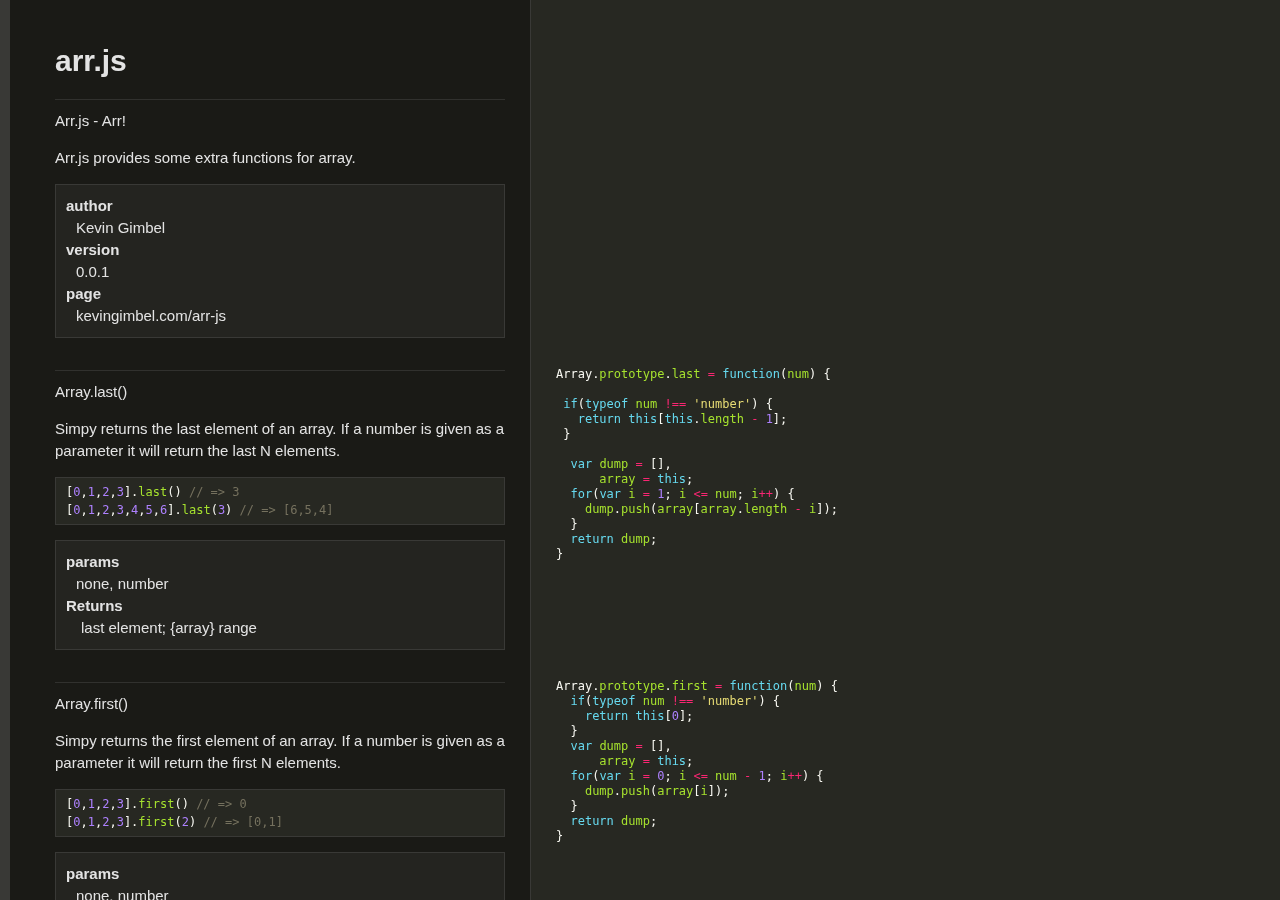
==== doc/arr.js.html @ 51a8db86 "initial commit" ====
<!DOCTYPE html>
<html>
<head>
  <title>arr.js</title>
  <meta http-equiv="content-type" content="text/html; charset=UTF-8">
  <link rel="stylesheet" media="all" href="doc-style.css" />
  <script src="doc-filelist.js"></script>
  <script>
    var relativeDir = "", thisFile = "arr.js", defaultSidebar = false;
  </script>
  <script src="doc-script.js"></script>
</head>
<body>
  <div id="sidebar_wrapper">
    <div id="sidebar_switch">
      <span class="tree">Files</span>
      <span class="headings">Headings</span>
    </div>
    <div id="tree"></div>
    <div id="headings">
    </div>
  </div>
  <div id="sidebar-toggle"></div>
  <div id="container"><div class="background highlight"></div>
<table cellpadding="0" cellspacing="0">
  <tbody>
      <tr>
        <td class="docs">
          <h1>arr.js</h1>
        </td>
        <td class="code highlight"></td>
      </tr>
      <tr>
        <td class="docs">
<div class="pilwrap">
  <a class="pilcrow" href="#section-1" id="section-1">&#182;</a>
</div>
<div class="dox">
  <div class="summary">
  </div>
  <div class="body"><p>Arr.js - Arr!</p>

<p>Arr.js provides some extra functions for array.</p>
  </div>
  <div class="details">
    <div class="dox_tag_title">author</div>
    <div class="dox_tag_detail">
      <span>Kevin Gimbel <kevingimbel.com></span>
    </div>
    <div class="dox_tag_title">version</div>
    <div class="dox_tag_detail">
      <span>0.0.1</span>
    </div>
    <div class="dox_tag_title">page</div>
    <div class="dox_tag_detail">
      <span>kevingimbel.com/arr-js</span>
    </div>
  </div>
</div>
        </td>
        <td class="code highlight"><div class="highlight"><pre></pre></div>
        </td>
      </tr>
      <tr>
        <td class="docs">
<div class="pilwrap">
  <a class="pilcrow" href="#section-2" id="section-2">&#182;</a>
</div>
<div class="dox">
  <div class="summary"><p>Array.last()</p>
  </div>
  <div class="body"><p>Simpy returns the last element of an array. If a number is given
as a parameter it will return the last N elements.</p>


<div class="highlight"><pre><code><span class="p">[</span><span class="mi">0</span><span class="p">,</span><span class="mi">1</span><span class="p">,</span><span class="mi">2</span><span class="p">,</span><span class="mi">3</span><span class="p">].</span><span class="nx">last</span><span class="p">()</span> <span class="c1">// =&gt; 3</span>
<span class="p">[</span><span class="mi">0</span><span class="p">,</span><span class="mi">1</span><span class="p">,</span><span class="mi">2</span><span class="p">,</span><span class="mi">3</span><span class="p">,</span><span class="mi">4</span><span class="p">,</span><span class="mi">5</span><span class="p">,</span><span class="mi">6</span><span class="p">].</span><span class="nx">last</span><span class="p">(</span><span class="mi">3</span><span class="p">)</span> <span class="c1">// =&gt; [6,5,4]</span>
</code></pre></div>


  </div>
  <div class="details">
    <div class="dox_tag_title">params</div>
    <div class="dox_tag_detail">
      <span>none, number</span>
    </div>
    <div class="dox_tag_title">Returns</div>
    <div class="dox_tag_detail">
      <span class="dox_tag_name"></span>
      <span>last element; {array} range</span>
    </div>
  </div>
</div>
        </td>
        <td class="code highlight"><div class="highlight"><pre>
<span class="nb">Array</span><span class="p">.</span><span class="nx">prototype</span><span class="p">.</span><span class="nx">last</span> <span class="o">=</span> <span class="kd">function</span><span class="p">(</span><span class="nx">num</span><span class="p">)</span> <span class="p">{</span>
  
 <span class="k">if</span><span class="p">(</span><span class="k">typeof</span> <span class="nx">num</span> <span class="o">!==</span> <span class="s1">&#39;number&#39;</span><span class="p">)</span> <span class="p">{</span>
   <span class="k">return</span> <span class="k">this</span><span class="p">[</span><span class="k">this</span><span class="p">.</span><span class="nx">length</span> <span class="o">-</span> <span class="mi">1</span><span class="p">];</span>
 <span class="p">}</span> 
  
  <span class="kd">var</span> <span class="nx">dump</span> <span class="o">=</span> <span class="p">[],</span> 
      <span class="nx">array</span> <span class="o">=</span> <span class="k">this</span><span class="p">;</span> 
  <span class="k">for</span><span class="p">(</span><span class="kd">var</span> <span class="nx">i</span> <span class="o">=</span> <span class="mi">1</span><span class="p">;</span> <span class="nx">i</span> <span class="o">&lt;=</span> <span class="nx">num</span><span class="p">;</span> <span class="nx">i</span><span class="o">++</span><span class="p">)</span> <span class="p">{</span>
    <span class="nx">dump</span><span class="p">.</span><span class="nx">push</span><span class="p">(</span><span class="nx">array</span><span class="p">[</span><span class="nx">array</span><span class="p">.</span><span class="nx">length</span> <span class="o">-</span> <span class="nx">i</span><span class="p">]);</span>
  <span class="p">}</span>
  <span class="k">return</span> <span class="nx">dump</span><span class="p">;</span> 
<span class="p">}</span>





</pre></div>
        </td>
      </tr>
      <tr>
        <td class="docs">
<div class="pilwrap">
  <a class="pilcrow" href="#section-3" id="section-3">&#182;</a>
</div>
<div class="dox">
  <div class="summary"><p>Array.first()</p>
  </div>
  <div class="body"><p>Simpy returns the first element of an array. If a number is given
as a parameter it will return the first N elements.</p>


<div class="highlight"><pre><code><span class="p">[</span><span class="mi">0</span><span class="p">,</span><span class="mi">1</span><span class="p">,</span><span class="mi">2</span><span class="p">,</span><span class="mi">3</span><span class="p">].</span><span class="nx">first</span><span class="p">()</span> <span class="c1">// =&gt; 0</span>
<span class="p">[</span><span class="mi">0</span><span class="p">,</span><span class="mi">1</span><span class="p">,</span><span class="mi">2</span><span class="p">,</span><span class="mi">3</span><span class="p">].</span><span class="nx">first</span><span class="p">(</span><span class="mi">2</span><span class="p">)</span> <span class="c1">// =&gt; [0,1]</span>
</code></pre></div>


  </div>
  <div class="details">
    <div class="dox_tag_title">params</div>
    <div class="dox_tag_detail">
      <span>none, number</span>
    </div>
    <div class="dox_tag_title">Returns</div>
    <div class="dox_tag_detail">
      <span class="dox_tag_name"></span>
      <span>first element; {array} range</span>
    </div>
  </div>
</div>
        </td>
        <td class="code highlight"><div class="highlight"><pre>
<span class="nb">Array</span><span class="p">.</span><span class="nx">prototype</span><span class="p">.</span><span class="nx">first</span> <span class="o">=</span> <span class="kd">function</span><span class="p">(</span><span class="nx">num</span><span class="p">)</span> <span class="p">{</span>
  <span class="k">if</span><span class="p">(</span><span class="k">typeof</span> <span class="nx">num</span> <span class="o">!==</span> <span class="s1">&#39;number&#39;</span><span class="p">)</span> <span class="p">{</span>
    <span class="k">return</span> <span class="k">this</span><span class="p">[</span><span class="mi">0</span><span class="p">];</span>
  <span class="p">}</span>
  <span class="kd">var</span> <span class="nx">dump</span> <span class="o">=</span> <span class="p">[],</span> 
      <span class="nx">array</span> <span class="o">=</span> <span class="k">this</span><span class="p">;</span> 
  <span class="k">for</span><span class="p">(</span><span class="kd">var</span> <span class="nx">i</span> <span class="o">=</span> <span class="mi">0</span><span class="p">;</span> <span class="nx">i</span> <span class="o">&lt;=</span> <span class="nx">num</span> <span class="o">-</span> <span class="mi">1</span><span class="p">;</span> <span class="nx">i</span><span class="o">++</span><span class="p">)</span> <span class="p">{</span> 
    <span class="nx">dump</span><span class="p">.</span><span class="nx">push</span><span class="p">(</span><span class="nx">array</span><span class="p">[</span><span class="nx">i</span><span class="p">]);</span> 
  <span class="p">}</span> 
  <span class="k">return</span> <span class="nx">dump</span><span class="p">;</span> 
<span class="p">}</span>





</pre></div>
        </td>
      </tr>
      <tr>
        <td class="docs">
<div class="pilwrap">
  <a class="pilcrow" href="#section-4" id="section-4">&#182;</a>
</div>
<div class="dox">
  <div class="summary"><p>Array.size()</p>
  </div>
  <div class="body"><p>Returns the array size (this.length - 1) used in for loops.</p>


<div class="highlight"><pre><code><span class="p">[</span><span class="mi">0</span><span class="p">,</span><span class="mi">1</span><span class="p">,</span><span class="mi">2</span><span class="p">,</span><span class="mi">3</span><span class="p">].</span><span class="nx">size</span><span class="p">()</span> <span class="c1">// =&gt; 3</span>
</code></pre></div>


  </div>
  <div class="details">
    <div class="dox_tag_title">params</div>
    <div class="dox_tag_detail">
      <span>none</span>
    </div>
    <div class="dox_tag_title">Returns</div>
    <div class="dox_tag_detail">
      <span class="dox_tag_name"></span>
      <span>array.length - 1</span>
    </div>
  </div>
</div>
        </td>
        <td class="code highlight"><div class="highlight"><pre>
<span class="nb">Array</span><span class="p">.</span><span class="nx">prototype</span><span class="p">.</span><span class="nx">size</span> <span class="o">=</span> <span class="kd">function</span><span class="p">()</span> <span class="p">{</span>
  <span class="k">return</span> <span class="k">this</span><span class="p">.</span><span class="nx">length</span> <span class="o">-</span> <span class="mi">1</span><span class="p">;</span>
<span class="p">}</span>





</pre></div>
        </td>
      </tr>
      <tr>
        <td class="docs">
<div class="pilwrap">
  <a class="pilcrow" href="#section-5" id="section-5">&#182;</a>
</div>
<div class="dox">
  <div class="summary"><p>Array.filter()</p>
  </div>
  <div class="body"><p>Takes a conditional function and returns every
element of the array that's resolved truhty</p>


<div class="highlight"><pre><code><span class="kd">var</span> <span class="nx">arr</span> <span class="o">=</span> <span class="p">[</span><span class="mi">0</span><span class="p">,</span> <span class="mi">15</span><span class="p">,</span> <span class="mi">6</span><span class="p">,</span> <span class="mi">13</span><span class="p">,</span> <span class="mi">20</span><span class="p">,</span> <span class="s1">&#39;test&#39;</span><span class="p">];</span>

<span class="nx">arr</span><span class="p">.</span><span class="nx">filter</span><span class="p">(</span><span class="kd">function</span><span class="p">(</span><span class="nx">item</span><span class="p">)</span> <span class="p">{</span>
   <span class="k">return</span> <span class="nx">item</span> <span class="o">&gt;</span> <span class="mi">10</span><span class="p">;</span>
<span class="p">});</span> <span class="c1">// =&gt; [15, 13, 20]</span>
</code></pre></div>


  </div>
  <div class="details">
    <div class="dox_tag_title">params</div>
    <div class="dox_tag_detail">
      <span>function</span>
    </div>
    <div class="dox_tag_title">Returns</div>
    <div class="dox_tag_detail">
      <span class="dox_tag_name"></span>
      <span>truthy array elements</span>
    </div>
  </div>
</div>
        </td>
        <td class="code highlight"><div class="highlight"><pre>
<span class="nb">Array</span><span class="p">.</span><span class="nx">prototype</span><span class="p">.</span><span class="nx">filter</span> <span class="o">=</span> <span class="kd">function</span><span class="p">(</span><span class="nx">condition</span><span class="p">)</span> <span class="p">{</span>
  <span class="kd">var</span> <span class="nx">dump</span> <span class="o">=</span> <span class="p">[];</span>
  <span class="k">this</span><span class="p">.</span><span class="nx">forEach</span><span class="p">(</span><span class="kd">function</span><span class="p">(</span><span class="nx">index</span><span class="p">)</span> <span class="p">{</span> 
    <span class="k">if</span><span class="p">(</span><span class="nx">condition</span><span class="p">(</span><span class="nx">index</span><span class="p">))</span> <span class="p">{</span>
      
      <span class="nx">dump</span><span class="p">.</span><span class="nx">push</span><span class="p">(</span><span class="nx">index</span><span class="p">);</span>
    <span class="p">}</span>
  <span class="p">});</span>
  <span class="k">return</span> <span class="nx">dump</span><span class="p">;</span>
<span class="p">}</span>





</pre></div>
        </td>
      </tr>
      <tr>
        <td class="docs">
<div class="pilwrap">
  <a class="pilcrow" href="#section-6" id="section-6">&#182;</a>
</div>
<div class="dox">
  <div class="summary"><p>Array.reverse() - this function actually exists!</p>
  </div>
  <div class="body"><p>Takes an given array and returns a reversed version.</p>


<div class="highlight"><pre><code><span class="p">[</span><span class="mi">1</span><span class="p">,</span><span class="mi">2</span><span class="p">,</span><span class="mi">3</span><span class="p">,</span><span class="mi">4</span><span class="p">,</span><span class="mi">5</span><span class="p">].</span><span class="nx">reverse</span><span class="p">();</span> <span class="c1">// =&gt; [5,4,3,2,1]</span>
</code></pre></div>


  </div>
  <div class="details">
    <div class="dox_tag_title">params</div>
    <div class="dox_tag_detail">
      <span>none</span>
    </div>
    <div class="dox_tag_title">Returns</div>
    <div class="dox_tag_detail">
      <span class="dox_tag_name"></span>
      <span>reversed array</span>
    </div>
  </div>
</div>
        </td>
        <td class="code highlight"><div class="highlight"><pre>
<span class="nb">Array</span><span class="p">.</span><span class="nx">prototype</span><span class="p">.</span><span class="nx">reverse</span> <span class="o">=</span> <span class="kd">function</span><span class="p">()</span> <span class="p">{</span>
  <span class="kd">var</span> <span class="nx">dump</span> <span class="o">=</span> <span class="p">[],</span> 
      <span class="nx">array</span> <span class="o">=</span> <span class="k">this</span><span class="p">;</span> 
  
  <span class="k">for</span><span class="p">(</span><span class="kd">var</span> <span class="nx">i</span> <span class="o">=</span> <span class="mi">1</span><span class="p">;</span> <span class="nx">i</span> <span class="o">&lt;=</span> <span class="nx">array</span><span class="p">.</span><span class="nx">length</span><span class="p">;</span> <span class="nx">i</span><span class="o">++</span><span class="p">)</span> <span class="p">{</span>
    <span class="nx">dump</span><span class="p">.</span><span class="nx">push</span><span class="p">(</span><span class="nx">array</span><span class="p">[</span><span class="nx">array</span><span class="p">.</span><span class="nx">length</span> <span class="o">-</span> <span class="nx">i</span><span class="p">]);</span>
  <span class="p">}</span>
  <span class="k">return</span> <span class="nx">dump</span><span class="p">;</span> 
<span class="p">}</span>




</pre></div>
        </td>
      </tr>
      <tr>
        <td class="docs">
<div class="pilwrap">
  <a class="pilcrow" href="#section-7" id="section-7">&#182;</a>
</div>
<div class="dox">
  <div class="summary"><p>Array.contains()</p>
  </div>
  <div class="body"><p>Checks an array for one or more entries, seperated by comma (,)
<em>Notice</em>: If one of the searches is not found this function will return
false, otherwise it will return the complete array.</p>


<div class="highlight"><pre><code><span class="p">[</span><span class="mi">0</span><span class="p">,</span><span class="mi">1</span><span class="p">,</span><span class="mi">2</span><span class="p">,</span><span class="mi">3</span><span class="p">,</span><span class="mi">4</span><span class="p">,</span><span class="mi">5</span><span class="p">].</span><span class="nx">contains</span><span class="p">(</span><span class="mi">3</span><span class="p">,</span><span class="mi">4</span><span class="p">);</span> <span class="c1">// =&gt; [0,1,2,3,4,5]</span>
<span class="p">[</span><span class="mi">0</span><span class="p">,</span> <span class="mi">2</span><span class="p">,</span> <span class="s1">&#39;test&#39;</span><span class="p">].</span><span class="nx">contains</span><span class="p">(</span><span class="s1">&#39;my test&#39;</span><span class="p">)</span> <span class="c1">// =&gt; false</span>
</code></pre></div>


  </div>
  <div class="details">
    <div class="dox_tag_title">params</div>
    <div class="dox_tag_detail">
      <span>String(s) of search words</span>
    </div>
    <div class="dox_tag_title">Returns</div>
    <div class="dox_tag_detail">
      <span class="dox_tag_name"></span>
      <span>array; self</span>
    </div>
  </div>
</div>
        </td>
        <td class="code highlight"><div class="highlight"><pre>
<span class="nb">Array</span><span class="p">.</span><span class="nx">prototype</span><span class="p">.</span><span class="nx">contains</span> <span class="o">=</span> <span class="kd">function</span><span class="p">()</span> <span class="p">{</span>
  <span class="kd">var</span> <span class="nx">found</span> <span class="o">=</span> <span class="p">[],</span> 
      <span class="nx">array</span> <span class="o">=</span> <span class="k">this</span><span class="p">,</span> 
      <span class="nx">search</span><span class="p">;</span> 

  <span class="k">if</span><span class="p">(</span><span class="nx">arguments</span><span class="p">.</span><span class="nx">length</span> <span class="o">&gt;</span> <span class="mi">1</span><span class="p">)</span> <span class="p">{</span> 
    <span class="nx">search</span> <span class="o">=</span> <span class="p">[];</span>
    <span class="k">for</span><span class="p">(</span><span class="kd">var</span> <span class="nx">i</span> <span class="o">=</span> <span class="mi">0</span><span class="p">;</span> <span class="nx">i</span> <span class="o">&lt;=</span> <span class="nx">arguments</span><span class="p">.</span><span class="nx">length</span> <span class="o">-</span> <span class="mi">1</span><span class="p">;</span> <span class="nx">i</span><span class="o">++</span><span class="p">)</span> <span class="p">{</span>
      <span class="k">if</span><span class="p">(</span><span class="nx">array</span><span class="p">.</span><span class="nx">contains</span><span class="p">(</span><span class="nx">arguments</span><span class="p">[</span><span class="nx">i</span><span class="p">]))</span> <span class="p">{</span>
        <span class="nx">found</span><span class="p">.</span><span class="nx">push</span><span class="p">(</span><span class="nx">arguments</span><span class="p">[</span><span class="nx">i</span><span class="p">]);</span>
      <span class="p">}</span>
    <span class="p">}</span>

    <span class="k">if</span><span class="p">(</span><span class="nx">found</span><span class="p">.</span><span class="nx">length</span> <span class="o">===</span> <span class="nx">arguments</span><span class="p">.</span><span class="nx">length</span><span class="p">)</span> <span class="p">{</span>
      <span class="k">return</span> <span class="kc">true</span><span class="p">;</span>
    <span class="p">}</span>
  
  <span class="p">}</span> <span class="k">else</span> <span class="p">{</span>   
    <span class="nx">search</span> <span class="o">=</span> <span class="nx">arguments</span><span class="p">[</span><span class="mi">0</span><span class="p">];</span>
  <span class="p">}</span>

  <span class="k">if</span><span class="p">(</span><span class="k">this</span><span class="p">.</span><span class="nx">indexOf</span><span class="p">(</span><span class="nx">search</span><span class="p">)</span> <span class="o">!==</span> <span class="o">-</span><span class="mi">1</span><span class="p">)</span> <span class="p">{</span>
    <span class="k">return</span> <span class="k">this</span><span class="p">;</span>
  <span class="p">}</span>

  <span class="k">return</span> <span class="kc">false</span><span class="p">;</span>
<span class="p">}</span>





</pre></div>
        </td>
      </tr>
      <tr>
        <td class="docs">
<div class="pilwrap">
  <a class="pilcrow" href="#section-8" id="section-8">&#182;</a>
</div>
<div class="dox">
  <div class="summary"><p>Array.copy()</p>
  </div>
  <div class="body"><p>Create a copy of the current array.</p>
  </div>
  <div class="details">
    <div class="dox_tag_title">params</div>
    <div class="dox_tag_detail">
      <span>none</span>
    </div>
    <div class="dox_tag_title">Returns</div>
    <div class="dox_tag_detail">
      <span class="dox_tag_name"></span>
      <span>new array</span>
    </div>
  </div>
</div>
        </td>
        <td class="code highlight"><div class="highlight"><pre>
<span class="nb">Array</span><span class="p">.</span><span class="nx">prototype</span><span class="p">.</span><span class="nx">copy</span> <span class="o">=</span> <span class="kd">function</span><span class="p">()</span> <span class="p">{</span>
  <span class="kd">var</span> <span class="nx">array</span> <span class="o">=</span> <span class="p">[];</span>
  
  <span class="k">this</span><span class="p">.</span><span class="nx">forEach</span><span class="p">(</span><span class="kd">function</span><span class="p">(</span><span class="nx">index</span><span class="p">)</span> <span class="p">{</span>
    <span class="nx">array</span><span class="p">.</span><span class="nx">push</span><span class="p">(</span><span class="nx">index</span><span class="p">);</span>
  <span class="p">});</span>

  <span class="k">return</span> <span class="nx">array</span><span class="p">;</span>
<span class="p">}</span>





</pre></div>
        </td>
      </tr>
      <tr>
        <td class="docs">
<div class="pilwrap">
  <a class="pilcrow" href="#section-9" id="section-9">&#182;</a>
</div>
<div class="dox">
  <div class="summary"><p>Array.replace()</p>
  </div>
  <div class="body"><p>Takes a search word (array element) and replaces it with the
replacement given as second parameter.</p>


<div class="highlight"><pre><code><span class="p">[</span><span class="mi">0</span><span class="p">,</span><span class="mi">1</span><span class="p">,</span><span class="mi">2</span><span class="p">,</span><span class="mi">3</span><span class="p">,</span><span class="mi">4</span><span class="p">,</span><span class="mi">5</span><span class="p">].</span><span class="nx">replace</span><span class="p">(</span><span class="mi">5</span><span class="p">,</span> <span class="s1">&#39;test&#39;</span><span class="p">);</span> <span class="c1">// =&gt; [0,1,2,3,4,&#39;test&#39;]</span>
</code></pre></div>


  </div>
  <div class="details">
    <div class="dox_tag_title">params</div>
    <div class="dox_tag_detail">
      <span>search, replacement</span>
    </div>
    <div class="dox_tag_title">Returns</div>
    <div class="dox_tag_detail">
      <span class="dox_tag_name"></span>
      <span>array</span>
    </div>
  </div>
</div>
        </td>
        <td class="code highlight"><div class="highlight"><pre>
<span class="nb">Array</span><span class="p">.</span><span class="nx">prototype</span><span class="p">.</span><span class="nx">replace</span> <span class="o">=</span> <span class="kd">function</span><span class="p">(</span><span class="nx">search</span><span class="p">,</span> <span class="nx">replacement</span><span class="p">)</span> <span class="p">{</span>
  <span class="kd">var</span> <span class="nx">i</span><span class="p">,</span>
      <span class="nx">array</span> <span class="o">=</span> <span class="k">this</span><span class="p">.</span><span class="nx">copy</span><span class="p">();</span>
  <span class="k">for</span><span class="p">(</span><span class="nx">i</span> <span class="o">=</span> <span class="mi">0</span><span class="p">;</span> <span class="nx">i</span> <span class="o">&lt;=</span> <span class="nx">array</span><span class="p">.</span><span class="nx">size</span><span class="p">();</span> <span class="nx">i</span><span class="o">++</span><span class="p">)</span> <span class="p">{</span>
    <span class="k">if</span><span class="p">(</span><span class="nx">array</span><span class="p">[</span><span class="nx">i</span><span class="p">]</span> <span class="o">===</span> <span class="nx">search</span><span class="p">)</span> <span class="p">{</span>
      <span class="nx">array</span><span class="p">[</span><span class="nx">i</span><span class="p">]</span> <span class="o">=</span> <span class="nx">replacement</span><span class="p">;</span>
      <span class="k">return</span> <span class="nx">array</span><span class="p">;</span>
    <span class="p">}</span>
  <span class="p">}</span>
  <span class="k">return</span> <span class="kc">false</span><span class="p">;</span>
<span class="p">}</span>





</pre></div>
        </td>
      </tr>
      <tr>
        <td class="docs">
<div class="pilwrap">
  <a class="pilcrow" href="#section-10" id="section-10">&#182;</a>
</div>
<div class="dox">
  <div class="summary"><p>Array.merge()</p>
  </div>
  <div class="body"><p>Merges the given array with the array it operates on into one big array.</p>

<p><code>
['my', 'array'].merge([4,8,15], [16,23,42]); // =&gt; ['my', 'array', 4, 8, 15, 16, 23, 42]
</code> </p>
  </div>
  <div class="details">
    <div class="dox_tag_title">params</div>
    <div class="dox_tag_detail">
      <span>one or more arrays</span>
    </div>
    <div class="dox_tag_title">Returns</div>
    <div class="dox_tag_detail">
      <span class="dox_tag_name"></span>
      <span>merged array</span>
    </div>
  </div>
</div>
        </td>
        <td class="code highlight"><div class="highlight"><pre>
<span class="nb">Array</span><span class="p">.</span><span class="nx">prototype</span><span class="p">.</span><span class="nx">merge</span> <span class="o">=</span> <span class="kd">function</span><span class="p">()</span> <span class="p">{</span>
  <span class="kd">var</span> <span class="nx">i</span> <span class="o">=</span> <span class="mi">0</span><span class="p">,</span>
      <span class="nx">j</span> <span class="o">=</span> <span class="mi">0</span><span class="p">;</span>
  
  <span class="k">if</span><span class="p">(</span><span class="o">!</span><span class="nx">arguments</span><span class="p">)</span> <span class="p">{</span>
    <span class="k">return</span> <span class="kc">false</span><span class="p">;</span>
  <span class="p">}</span>

  <span class="k">for</span><span class="p">(</span><span class="nx">i</span> <span class="o">=</span> <span class="mi">0</span><span class="p">;</span> <span class="nx">i</span> <span class="o">&lt;=</span> <span class="nx">arguments</span><span class="p">.</span><span class="nx">length</span> <span class="o">-</span> <span class="mi">1</span><span class="p">;</span> <span class="nx">i</span><span class="o">++</span><span class="p">)</span> <span class="p">{</span>
    <span class="k">for</span><span class="p">(</span><span class="nx">j</span> <span class="o">=</span> <span class="mi">0</span><span class="p">;</span> <span class="nx">j</span> <span class="o">&lt;=</span> <span class="nx">arguments</span><span class="p">[</span><span class="nx">i</span><span class="p">].</span><span class="nx">length</span> <span class="o">-</span> <span class="mi">1</span><span class="p">;</span> <span class="nx">j</span><span class="o">++</span><span class="p">)</span> <span class="p">{</span>
      <span class="k">this</span><span class="p">.</span><span class="nx">push</span><span class="p">(</span><span class="nx">arguments</span><span class="p">[</span><span class="nx">i</span><span class="p">][</span><span class="nx">j</span><span class="p">]);</span>
    <span class="p">}</span>
  <span class="p">}</span>

  <span class="k">return</span> <span class="k">this</span><span class="p">;</span>
<span class="p">}</span>
</pre></div>
        </td>
      </tr>
  </tbody>
</table>
  </div>
</body>
</html>
---- doc/doc-style.css ----
body {
  font-family: Arial, Helvetica, sans-serif;
  font-size: 15px;
  line-height: 22px;
  margin: 0;
  padding: 0; }

p, h1, h2, h3, h4, h5, h6 {
  margin: 0 0 15px 0; }

h1 {
  margin-top: 40px; }

#tree, #headings {
  position: absolute;
  top: 30px;
  left: 0;
  bottom: 0;
  width: 290px;
  padding: 10px 0;
  overflow: auto; }

#sidebar_wrapper {
  position: fixed;
  top: 0;
  left: 0;
  bottom: 0;
  width: 0;
  overflow: hidden; }

#sidebar_switch {
  position: absolute;
  top: 0;
  left: 0;
  width: 290px;
  height: 29px;
  border-bottom: 1px solid; }
  #sidebar_switch span {
    display: block;
    float: left;
    width: 50%;
    text-align: center;
    line-height: 29px;
    cursor: pointer; }
  #sidebar_switch .selected {
    font-weight: bold; }

.slidey #sidebar_wrapper {
  -webkit-transition: width 250ms linear;
  -moz-transition: width 250ms linear;
  -ms-transition: width 250ms linear;
  -o-transition: width 250ms linear;
  transition: width 250ms linear; }

.sidebar #sidebar_wrapper {
  width: 290px; }

#tree .nodename {
  text-indent: 12px;
  background: url([data-uri]);
  background-repeat: no-repeat;
  background-position: left center;
  cursor: pointer; }
#tree .open > .nodename {
  background-image: url([data-uri]);
  background-position: left 7px; }
#tree .dir, #tree .file {
  position: relative;
  min-height: 20px;
  line-height: 20px;
  padding-left: 12px; }
  #tree .dir > .children, #tree .file > .children {
    display: none; }
  #tree .dir.open > .children, #tree .file.open > .children {
    display: block; }
#tree .file {
  padding-left: 24px;
  display: block;
  text-decoration: none; }
#tree > .dir {
  padding-left: 0; }

#headings .heading a {
  text-decoration: none;
  padding-left: 10px;
  display: block; }
#headings .h1 {
  padding-left: 0;
  margin-top: 10px;
  font-size: 1.3em; }
#headings .h2 {
  padding-left: 10px;
  margin-top: 8px;
  font-size: 1.1em; }
#headings .h3 {
  padding-left: 20px;
  margin-top: 5px;
  font-size: 1em; }
#headings .h4 {
  padding-left: 30px;
  margin-top: 3px;
  font-size: 0.9em; }
#headings .h5 {
  padding-left: 40px;
  margin-top: 1px;
  font-size: 0.8em; }
#headings .h6 {
  padding-left: 50px;
  font-size: 0.75em; }

#sidebar-toggle {
  position: fixed;
  top: 0;
  left: 0;
  width: 5px;
  bottom: 0;
  z-index: 2;
  cursor: pointer; }
  #sidebar-toggle:hover {
    width: 10px; }

.slidey #sidebar-toggle, .slidey #container {
  -webkit-transition: all 250ms linear;
  -moz-transition: all 250ms linear;
  -ms-transition: all 250ms linear;
  -o-transition: all 250ms linear;
  transition: all 250ms linear; }

.sidebar #sidebar-toggle {
  left: 290px; }

#container {
  position: fixed;
  left: 5px;
  right: 0;
  top: 0;
  bottom: 0;
  overflow: auto; }

.sidebar #container {
  left: 295px; }

.no-sidebar #sidebar_wrapper, .no-sidebar #sidebar-toggle {
  display: none; }
.no-sidebar #container {
  left: 0; }

#page {
  padding-top: 40px; }

table td {
  border: 0;
  outline: 0; }

.docs.markdown {
  padding: 10px 50px; }

td.docs {
  max-width: 450px;
  min-width: 450px;
  min-height: 5px;
  padding: 10px 25px 1px 50px;
  overflow-x: hidden;
  vertical-align: top;
  text-align: left; }

.docs pre {
  margin: 15px 0 15px;
  padding: 5px;
  padding-left: 10px;
  border: 1px solid;
  font-size: 12px;
  overflow: auto; }
  .docs pre.code_stats {
    font-size: 60%; }
.docs p tt, .docs p code, .docs li tt, .docs li code {
  border: 1px solid;
  font-size: 12px;
  padding: 0 0.2em; }

.dox {
  border-top: 1px solid;
  padding-top: 10px;
  padding-bottom: 10px; }
  .dox .details {
    padding: 10px;
    border: 1px solid;
    margin-bottom: 10px; }
  .dox .dox_tag_title {
    font-weight: bold; }
  .dox .dox_tag_detail {
    margin-left: 10px; }
    .dox .dox_tag_detail span {
      margin-right: 5px; }
  .dox .dox_type {
    font-style: italic; }
  .dox .dox_tag_name {
    font-weight: bold; }

.pilwrap {
  position: relative;
  padding-top: 1px; }
  .pilwrap .pilcrow {
    font: 12px Arial;
    text-decoration: none;
    color: #454545;
    position: absolute;
    top: 3px;
    left: -20px;
    padding: 1px 2px;
    opacity: 0;
    -webkit-transition: opacity 0.2s linear;
    -moz-transition: opacity 0.2s linear;
    -ms-transition: opacity 0.2s linear;
    -o-transition: opacity 0.2s linear;
    transition: opacity 0.2s linear; }
  .pilwrap:hover .pilcrow {
    opacity: 1; }

td.code {
  padding: 8px 15px 8px 25px;
  width: 100%;
  vertical-align: top;
  border-left: 1px solid; }

.background {
  border-left: 1px solid;
  position: absolute;
  z-index: -1;
  top: 0;
  right: 0;
  bottom: 0;
  left: 525px; }

pre, tt, code {
  font-size: 12px;
  line-height: 18px;
  font-family: Menlo, Monaco, Consolas, "Lucida Console", monospace;
  margin: 0;
  padding: 0;
  white-space: pre-wrap; }

.line-num {
  display: inline-block;
  width: 50px;
  text-align: right;
  opacity: 0.3;
  margin-left: -20px;
  text-decoration: none; }

/* All the stuff that can depend on colour scheme goes below here: */
body {
  background: #1a1a16;
  color: #e3e3e3; }

a {
  color: #bbbbbb; }
  a:visited {
    color: #bbbbbb; }

#sidebar_wrapper {
  background: #242420; }

#sidebar_switch {
  background: #2a2a27;
  border-bottom-color: #393936; }
  #sidebar_switch span {
    color: #e5e5e5; }
  #sidebar_switch span:hover {
    background: #242420; }
  #sidebar_switch .selected {
    background: #1e1e1a;
    color: #eeeeee; }

#tree .file {
  color: #eeeeee; }

#headings .heading a {
  color: #eeeeee; }

#sidebar-toggle {
  background: #2f2f2b; }
  #sidebar-toggle:hover {
    background: #393936; }

.docs.markdown {
  background: #1a1a16; }
.docs pre {
  border-color: #393936; }
.docs p tt, .docs p code, .docs li tt, .docs li code {
  border-color: #393936;
  background: #242420; }

.highlight {
  background: #242420;
  color: auto; }

.dox {
  border-top-color: #31312e; }
  .dox .details {
    background: #242420;
    border-color: #393936; }

.pilwrap .pilcrow {
  color: #d8d8d8; }

td.code, .background {
  border-left-color: #393936; }

td.linenos { background-color: #f0f0f0; padding-right: 10px; }
span.lineno { background-color: #f0f0f0; padding: 0 5px 0 5px; }
pre { line-height: 125%; }
body .highlight .hll { background-color: #49483e }
body .highlight  { background: #272822; color: #f8f8f2 }
body .highlight .c { color: #75715e } /* Comment */
body .highlight .err { color: #960050; background-color: #1e0010 } /* Error */
body .highlight .k { color: #66d9ef } /* Keyword */
body .highlight .l { color: #ae81ff } /* Literal */
body .highlight .n { color: #f8f8f2 } /* Name */
body .highlight .o { color: #f92672 } /* Operator */
body .highlight .p { color: #f8f8f2 } /* Punctuation */
body .highlight .cm { color: #75715e } /* Comment.Multiline */
body .highlight .cp { color: #75715e } /* Comment.Preproc */
body .highlight .c1 { color: #75715e } /* Comment.Single */
body .highlight .cs { color: #75715e } /* Comment.Special */
body .highlight .ge { font-style: italic } /* Generic.Emph */
body .highlight .gs { font-weight: bold } /* Generic.Strong */
body .highlight .kc { color: #66d9ef } /* Keyword.Constant */
body .highlight .kd { color: #66d9ef } /* Keyword.Declaration */
body .highlight .kn { color: #f92672 } /* Keyword.Namespace */
body .highlight .kp { color: #66d9ef } /* Keyword.Pseudo */
body .highlight .kr { color: #66d9ef } /* Keyword.Reserved */
body .highlight .kt { color: #66d9ef } /* Keyword.Type */
body .highlight .ld { color: #e6db74 } /* Literal.Date */
body .highlight .m { color: #ae81ff } /* Literal.Number */
body .highlight .s { color: #e6db74 } /* Literal.String */
body .highlight .na { color: #a6e22e } /* Name.Attribute */
body .highlight .nb { color: #f8f8f2 } /* Name.Builtin */
body .highlight .nc { color: #a6e22e } /* Name.Class */
body .highlight .no { color: #66d9ef } /* Name.Constant */
body .highlight .nd { color: #a6e22e } /* Name.Decorator */
body .highlight .ni { color: #f8f8f2 } /* Name.Entity */
body .highlight .ne { color: #a6e22e } /* Name.Exception */
body .highlight .nf { color: #a6e22e } /* Name.Function */
body .highlight .nl { color: #f8f8f2 } /* Name.Label */
body .highlight .nn { color: #f8f8f2 } /* Name.Namespace */
body .highlight .nx { color: #a6e22e } /* Name.Other */
body .highlight .py { color: #f8f8f2 } /* Name.Property */
body .highlight .nt { color: #f92672 } /* Name.Tag */
body .highlight .nv { color: #f8f8f2 } /* Name.Variable */
body .highlight .ow { color: #f92672 } /* Operator.Word */
body .highlight .w { color: #f8f8f2 } /* Text.Whitespace */
body .highlight .mf { color: #ae81ff } /* Literal.Number.Float */
body .highlight .mh { color: #ae81ff } /* Literal.Number.Hex */
body .highlight .mi { color: #ae81ff } /* Literal.Number.Integer */
body .highlight .mo { color: #ae81ff } /* Literal.Number.Oct */
body .highlight .sb { color: #e6db74 } /* Literal.String.Backtick */
body .highlight .sc { color: #e6db74 } /* Literal.String.Char */
body .highlight .sd { color: #e6db74 } /* Literal.String.Doc */
body .highlight .s2 { color: #e6db74 } /* Literal.String.Double */
body .highlight .se { color: #ae81ff } /* Literal.String.Escape */
body .highlight .sh { color: #e6db74 } /* Literal.String.Heredoc */
body .highlight .si { color: #e6db74 } /* Literal.String.Interpol */
body .highlight .sx { color: #e6db74 } /* Literal.String.Other */
body .highlight .sr { color: #e6db74 } /* Literal.String.Regex */
body .highlight .s1 { color: #e6db74 } /* Literal.String.Single */
body .highlight .ss { color: #e6db74 } /* Literal.String.Symbol */
body .highlight .bp { color: #f8f8f2 } /* Name.Builtin.Pseudo */
body .highlight .vc { color: #f8f8f2 } /* Name.Variable.Class */
body .highlight .vg { color: #f8f8f2 } /* Name.Variable.Global */
body .highlight .vi { color: #f8f8f2 } /* Name.Variable.Instance */
body .highlight .il { color: #ae81ff } /* Literal.Number.Integer.Long */
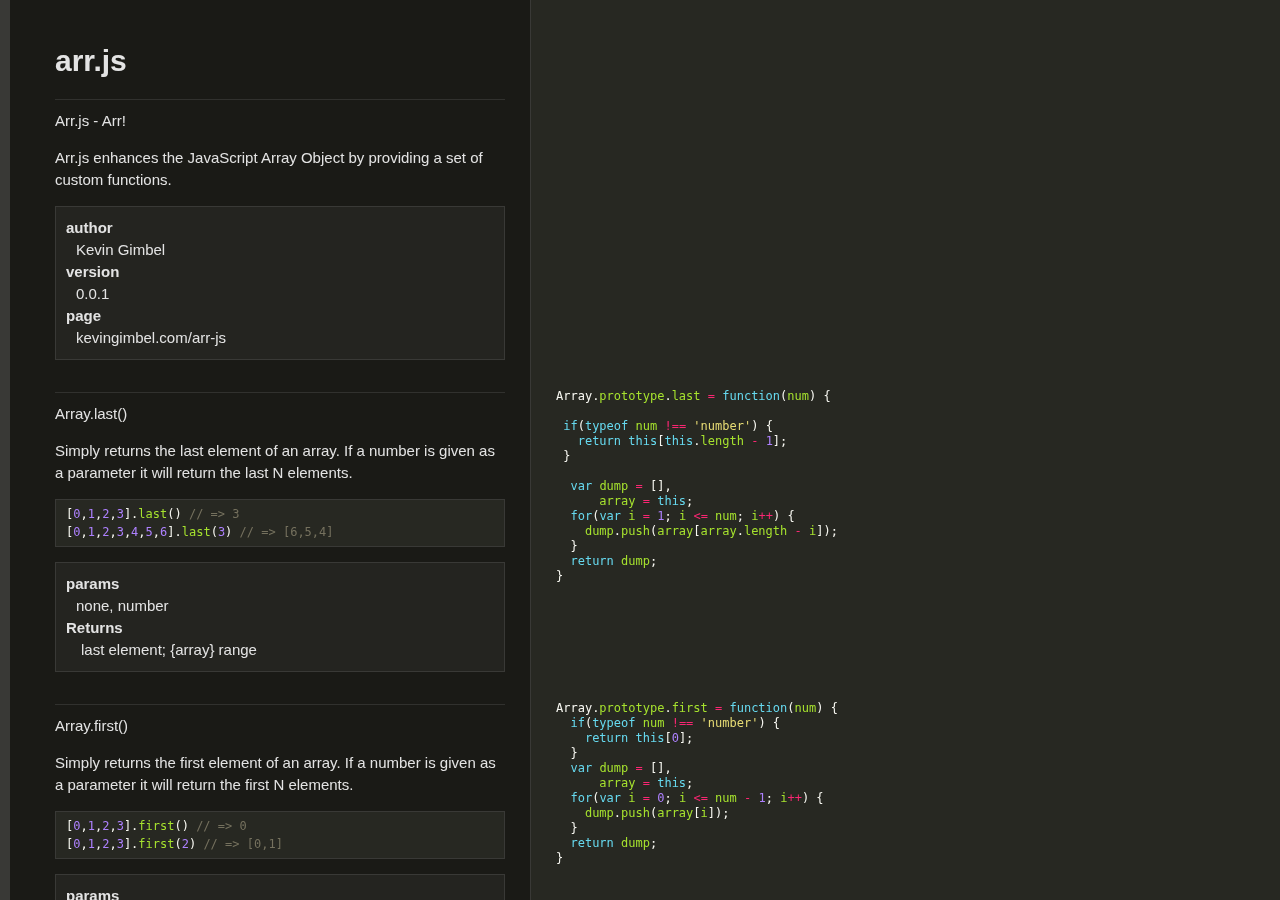
==== commit 69e51824: "Initial spelling corrections" ====
--- a/doc/arr.js.html
+++ b/doc/arr.js.html
@@ -40,7 +40,7 @@
   </div>
   <div class="body"><p>Arr.js - Arr!</p>
 
-<p>Arr.js provides some extra functions for array.</p>
+<p>Arr.js enhances the JavaScript Array Object by providing a set of custom functions. </p>
   </div>
   <div class="details">
     <div class="dox_tag_title">author</div>
@@ -69,7 +69,7 @@
 <div class="dox">
   <div class="summary"><p>Array.last()</p>
   </div>
-  <div class="body"><p>Simpy returns the last element of an array. If a number is given
+  <div class="body"><p>Simply returns the last element of an array. If a number is given
 as a parameter it will return the last N elements.</p>
 
 
@@ -122,7 +122,7 @@
 <div class="dox">
   <div class="summary"><p>Array.first()</p>
   </div>
-  <div class="body"><p>Simpy returns the first element of an array. If a number is given
+  <div class="body"><p>Simply returns the first element of an array. If a number is given
 as a parameter it will return the first N elements.</p>
 
 
@@ -313,7 +313,7 @@
 <div class="dox">
   <div class="summary"><p>Array.contains()</p>
   </div>
-  <div class="body"><p>Checks an array for one or more entries, seperated by comma (,)
+  <div class="body"><p>Checks an array for one or more entries, separated by comma (,)
 <em>Notice</em>: If one of the searches is not found this function will return
 false, otherwise it will return the complete array.</p>
 
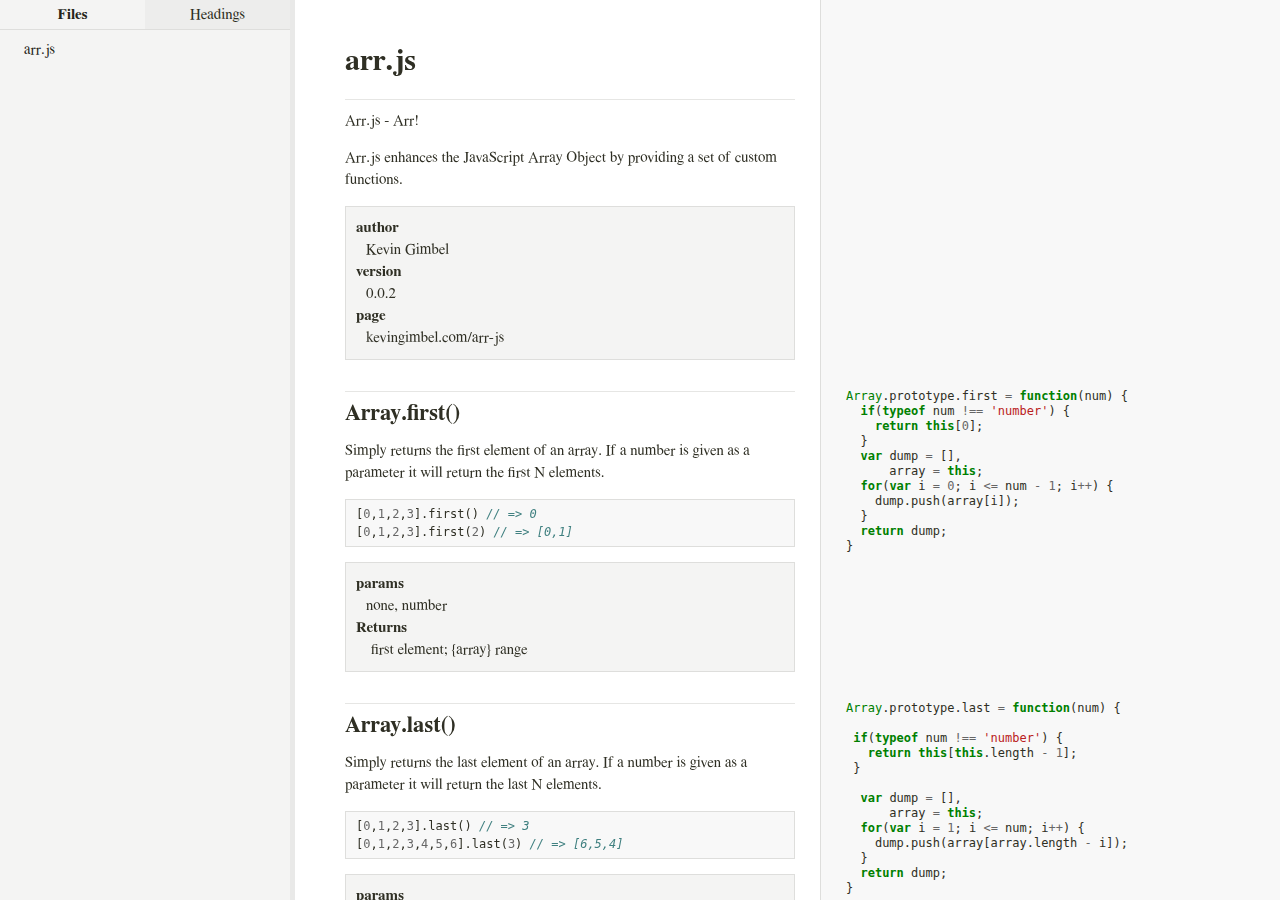
==== commit 840d337f: "Merge branch 'gh-pages'" ====
--- a/doc/arr.js.html
+++ b/doc/arr.js.html
@@ -6,7 +6,7 @@
   <link rel="stylesheet" media="all" href="doc-style.css" />
   <script src="doc-filelist.js"></script>
   <script>
-    var relativeDir = "", thisFile = "arr.js", defaultSidebar = false;
+    var relativeDir = "", thisFile = "arr.js", defaultSidebar = true;
   </script>
   <script src="doc-script.js"></script>
 </head>
@@ -18,6 +18,51 @@
     </div>
     <div id="tree"></div>
     <div id="headings">
+      <div class="heading h2">
+        <a href="#array.first()">Array.first()</a>
+      </div>
+      <div class="heading h2">
+        <a href="#array.last()">Array.last()</a>
+      </div>
+      <div class="heading h2">
+        <a href="#array.size()">Array.size()</a>
+      </div>
+      <div class="heading h2">
+        <a href="#array.filter()">Array.filter()</a>
+      </div>
+      <div class="heading h2">
+        <a href="#array.reverse()">Array.reverse()</a>
+      </div>
+      <div class="heading h2">
+        <a href="#array.contains()">Array.contains()</a>
+      </div>
+      <div class="heading h2">
+        <a href="#array.copy()">Array.copy()</a>
+      </div>
+      <div class="heading h2">
+        <a href="#array.replace()">Array.replace()</a>
+      </div>
+      <div class="heading h2">
+        <a href="#array.merge()">Array.merge()</a>
+      </div>
+      <div class="heading h2">
+        <a href="#array.random()">Array.random()</a>
+      </div>
+      <div class="heading h2">
+        <a href="#array.each()">Array.each()</a>
+      </div>
+      <div class="heading h2">
+        <a href="#array.prepend()">Array.prepend()</a>
+      </div>
+      <div class="heading h2">
+        <a href="#array.append()">Array.append()</a>
+      </div>
+      <div class="heading h2">
+        <a href="#array.concat()">Array.concat()</a>
+      </div>
+      <div class="heading h2">
+        <a href="#array.concatlazy()">Array.concatLazy()</a>
+      </div>
     </div>
   </div>
   <div id="sidebar-toggle"></div>
@@ -49,7 +94,7 @@
     </div>
     <div class="dox_tag_title">version</div>
     <div class="dox_tag_detail">
-      <span>0.0.1</span>
+      <span>0.0.2</span>
     </div>
     <div class="dox_tag_title">page</div>
     <div class="dox_tag_detail">
@@ -62,12 +107,71 @@
         </td>
       </tr>
       <tr>
-        <td class="docs">
-<div class="pilwrap">
-  <a class="pilcrow" href="#section-2" id="section-2">&#182;</a>
-</div>
-<div class="dox">
-  <div class="summary"><p>Array.last()</p>
+        <td class="docs"><div class="dox">
+  <div class="summary">
+<div class="pilwrap" id="array.first()">
+  <h2>
+    <a href="#array.first()" name="array.first()" class="pilcrow">&#182;</a>
+    Array.first()
+  </h2>
+</div>
+
+  </div>
+  <div class="body"><p>Simply returns the first element of an array. If a number is given
+as a parameter it will return the first N elements.</p>
+
+
+<div class="highlight"><pre><code><span class="p">[</span><span class="mi">0</span><span class="p">,</span><span class="mi">1</span><span class="p">,</span><span class="mi">2</span><span class="p">,</span><span class="mi">3</span><span class="p">].</span><span class="nx">first</span><span class="p">()</span> <span class="c1">// =&gt; 0</span>
+<span class="p">[</span><span class="mi">0</span><span class="p">,</span><span class="mi">1</span><span class="p">,</span><span class="mi">2</span><span class="p">,</span><span class="mi">3</span><span class="p">].</span><span class="nx">first</span><span class="p">(</span><span class="mi">2</span><span class="p">)</span> <span class="c1">// =&gt; [0,1]</span>
+</code></pre></div>
+
+
+  </div>
+  <div class="details">
+    <div class="dox_tag_title">params</div>
+    <div class="dox_tag_detail">
+      <span>none, number</span>
+    </div>
+    <div class="dox_tag_title">Returns</div>
+    <div class="dox_tag_detail">
+      <span class="dox_tag_name"></span>
+      <span>first element; {array} range</span>
+    </div>
+  </div>
+</div>
+        </td>
+        <td class="code highlight"><div class="highlight"><pre>
+<span class="nb">Array</span><span class="p">.</span><span class="nx">prototype</span><span class="p">.</span><span class="nx">first</span> <span class="o">=</span> <span class="kd">function</span><span class="p">(</span><span class="nx">num</span><span class="p">)</span> <span class="p">{</span>
+  <span class="k">if</span><span class="p">(</span><span class="k">typeof</span> <span class="nx">num</span> <span class="o">!==</span> <span class="s1">&#39;number&#39;</span><span class="p">)</span> <span class="p">{</span>
+    <span class="k">return</span> <span class="k">this</span><span class="p">[</span><span class="mi">0</span><span class="p">];</span>
+  <span class="p">}</span>
+  <span class="kd">var</span> <span class="nx">dump</span> <span class="o">=</span> <span class="p">[],</span> 
+      <span class="nx">array</span> <span class="o">=</span> <span class="k">this</span><span class="p">;</span> 
+  <span class="k">for</span><span class="p">(</span><span class="kd">var</span> <span class="nx">i</span> <span class="o">=</span> <span class="mi">0</span><span class="p">;</span> <span class="nx">i</span> <span class="o">&lt;=</span> <span class="nx">num</span> <span class="o">-</span> <span class="mi">1</span><span class="p">;</span> <span class="nx">i</span><span class="o">++</span><span class="p">)</span> <span class="p">{</span> 
+    <span class="nx">dump</span><span class="p">.</span><span class="nx">push</span><span class="p">(</span><span class="nx">array</span><span class="p">[</span><span class="nx">i</span><span class="p">]);</span> 
+  <span class="p">}</span> 
+  <span class="k">return</span> <span class="nx">dump</span><span class="p">;</span> 
+<span class="p">}</span>
+
+
+
+
+
+
+
+</pre></div>
+        </td>
+      </tr>
+      <tr>
+        <td class="docs"><div class="dox">
+  <div class="summary">
+<div class="pilwrap" id="array.last()">
+  <h2>
+    <a href="#array.last()" name="array.last()" class="pilcrow">&#182;</a>
+    Array.last()
+  </h2>
+</div>
+
   </div>
   <div class="body"><p>Simply returns the last element of an array. If a number is given
 as a parameter it will return the last N elements.</p>
@@ -111,67 +215,23 @@
 
 
 
-</pre></div>
-        </td>
-      </tr>
-      <tr>
-        <td class="docs">
-<div class="pilwrap">
-  <a class="pilcrow" href="#section-3" id="section-3">&#182;</a>
-</div>
-<div class="dox">
-  <div class="summary"><p>Array.first()</p>
-  </div>
-  <div class="body"><p>Simply returns the first element of an array. If a number is given
-as a parameter it will return the first N elements.</p>
-
-
-<div class="highlight"><pre><code><span class="p">[</span><span class="mi">0</span><span class="p">,</span><span class="mi">1</span><span class="p">,</span><span class="mi">2</span><span class="p">,</span><span class="mi">3</span><span class="p">].</span><span class="nx">first</span><span class="p">()</span> <span class="c1">// =&gt; 0</span>
-<span class="p">[</span><span class="mi">0</span><span class="p">,</span><span class="mi">1</span><span class="p">,</span><span class="mi">2</span><span class="p">,</span><span class="mi">3</span><span class="p">].</span><span class="nx">first</span><span class="p">(</span><span class="mi">2</span><span class="p">)</span> <span class="c1">// =&gt; [0,1]</span>
-</code></pre></div>
-
-
-  </div>
-  <div class="details">
-    <div class="dox_tag_title">params</div>
-    <div class="dox_tag_detail">
-      <span>none, number</span>
-    </div>
-    <div class="dox_tag_title">Returns</div>
-    <div class="dox_tag_detail">
-      <span class="dox_tag_name"></span>
-      <span>first element; {array} range</span>
-    </div>
-  </div>
-</div>
-        </td>
-        <td class="code highlight"><div class="highlight"><pre>
-<span class="nb">Array</span><span class="p">.</span><span class="nx">prototype</span><span class="p">.</span><span class="nx">first</span> <span class="o">=</span> <span class="kd">function</span><span class="p">(</span><span class="nx">num</span><span class="p">)</span> <span class="p">{</span>
-  <span class="k">if</span><span class="p">(</span><span class="k">typeof</span> <span class="nx">num</span> <span class="o">!==</span> <span class="s1">&#39;number&#39;</span><span class="p">)</span> <span class="p">{</span>
-    <span class="k">return</span> <span class="k">this</span><span class="p">[</span><span class="mi">0</span><span class="p">];</span>
-  <span class="p">}</span>
-  <span class="kd">var</span> <span class="nx">dump</span> <span class="o">=</span> <span class="p">[],</span> 
-      <span class="nx">array</span> <span class="o">=</span> <span class="k">this</span><span class="p">;</span> 
-  <span class="k">for</span><span class="p">(</span><span class="kd">var</span> <span class="nx">i</span> <span class="o">=</span> <span class="mi">0</span><span class="p">;</span> <span class="nx">i</span> <span class="o">&lt;=</span> <span class="nx">num</span> <span class="o">-</span> <span class="mi">1</span><span class="p">;</span> <span class="nx">i</span><span class="o">++</span><span class="p">)</span> <span class="p">{</span> 
-    <span class="nx">dump</span><span class="p">.</span><span class="nx">push</span><span class="p">(</span><span class="nx">array</span><span class="p">[</span><span class="nx">i</span><span class="p">]);</span> 
-  <span class="p">}</span> 
-  <span class="k">return</span> <span class="nx">dump</span><span class="p">;</span> 
-<span class="p">}</span>
-
-
-
-
-
-</pre></div>
-        </td>
-      </tr>
-      <tr>
-        <td class="docs">
-<div class="pilwrap">
-  <a class="pilcrow" href="#section-4" id="section-4">&#182;</a>
-</div>
-<div class="dox">
-  <div class="summary"><p>Array.size()</p>
+
+
+
+
+</pre></div>
+        </td>
+      </tr>
+      <tr>
+        <td class="docs"><div class="dox">
+  <div class="summary">
+<div class="pilwrap" id="array.size()">
+  <h2>
+    <a href="#array.size()" name="array.size()" class="pilcrow">&#182;</a>
+    Array.size()
+  </h2>
+</div>
+
   </div>
   <div class="body"><p>Returns the array size (this.length - 1) used in for loops.</p>
 
@@ -207,12 +267,15 @@
         </td>
       </tr>
       <tr>
-        <td class="docs">
-<div class="pilwrap">
-  <a class="pilcrow" href="#section-5" id="section-5">&#182;</a>
-</div>
-<div class="dox">
-  <div class="summary"><p>Array.filter()</p>
+        <td class="docs"><div class="dox">
+  <div class="summary">
+<div class="pilwrap" id="array.filter()">
+  <h2>
+    <a href="#array.filter()" name="array.filter()" class="pilcrow">&#182;</a>
+    Array.filter()
+  </h2>
+</div>
+
   </div>
   <div class="body"><p>Takes a conditional function and returns every
 element of the array that's resolved truhty</p>
@@ -243,7 +306,7 @@
         <td class="code highlight"><div class="highlight"><pre>
 <span class="nb">Array</span><span class="p">.</span><span class="nx">prototype</span><span class="p">.</span><span class="nx">filter</span> <span class="o">=</span> <span class="kd">function</span><span class="p">(</span><span class="nx">condition</span><span class="p">)</span> <span class="p">{</span>
   <span class="kd">var</span> <span class="nx">dump</span> <span class="o">=</span> <span class="p">[];</span>
-  <span class="k">this</span><span class="p">.</span><span class="nx">forEach</span><span class="p">(</span><span class="kd">function</span><span class="p">(</span><span class="nx">index</span><span class="p">)</span> <span class="p">{</span> 
+  <span class="k">this</span><span class="p">.</span><span class="nx">each</span><span class="p">(</span><span class="kd">function</span><span class="p">(</span><span class="nx">index</span><span class="p">)</span> <span class="p">{</span> 
     <span class="k">if</span><span class="p">(</span><span class="nx">condition</span><span class="p">(</span><span class="nx">index</span><span class="p">))</span> <span class="p">{</span>
       
       <span class="nx">dump</span><span class="p">.</span><span class="nx">push</span><span class="p">(</span><span class="nx">index</span><span class="p">);</span>
@@ -260,12 +323,17 @@
         </td>
       </tr>
       <tr>
-        <td class="docs">
-<div class="pilwrap">
-  <a class="pilcrow" href="#section-6" id="section-6">&#182;</a>
-</div>
-<div class="dox">
-  <div class="summary"><p>Array.reverse() - this function actually exists!</p>
+        <td class="docs"><div class="dox">
+  <div class="summary">
+<div class="pilwrap" id="array.reverse()">
+  <h2>
+    <a href="#array.reverse()" name="array.reverse()" class="pilcrow">&#182;</a>
+    Array.reverse()
+  </h2>
+</div>
+
+
+<p>This function already exists, anyway let's rebuild it!!</p>
   </div>
   <div class="body"><p>Takes an given array and returns a reversed version.</p>
 
@@ -290,28 +358,33 @@
         </td>
         <td class="code highlight"><div class="highlight"><pre>
 <span class="nb">Array</span><span class="p">.</span><span class="nx">prototype</span><span class="p">.</span><span class="nx">reverse</span> <span class="o">=</span> <span class="kd">function</span><span class="p">()</span> <span class="p">{</span>
-  <span class="kd">var</span> <span class="nx">dump</span> <span class="o">=</span> <span class="p">[],</span> 
-      <span class="nx">array</span> <span class="o">=</span> <span class="k">this</span><span class="p">;</span> 
+  <span class="kd">var</span> <span class="nx">array</span> <span class="o">=</span> <span class="k">this</span><span class="p">,</span>
+      <span class="nx">dump</span> <span class="o">=</span> <span class="k">this</span><span class="p">.</span><span class="nx">copy</span><span class="p">(),</span>
+      <span class="nx">j</span><span class="p">;</span> 
   
-  <span class="k">for</span><span class="p">(</span><span class="kd">var</span> <span class="nx">i</span> <span class="o">=</span> <span class="mi">1</span><span class="p">;</span> <span class="nx">i</span> <span class="o">&lt;=</span> <span class="nx">array</span><span class="p">.</span><span class="nx">length</span><span class="p">;</span> <span class="nx">i</span><span class="o">++</span><span class="p">)</span> <span class="p">{</span>
-    <span class="nx">dump</span><span class="p">.</span><span class="nx">push</span><span class="p">(</span><span class="nx">array</span><span class="p">[</span><span class="nx">array</span><span class="p">.</span><span class="nx">length</span> <span class="o">-</span> <span class="nx">i</span><span class="p">]);</span>
-  <span class="p">}</span>
-  <span class="k">return</span> <span class="nx">dump</span><span class="p">;</span> 
-<span class="p">}</span>
-
-
-
-
-</pre></div>
-        </td>
-      </tr>
-      <tr>
-        <td class="docs">
-<div class="pilwrap">
-  <a class="pilcrow" href="#section-7" id="section-7">&#182;</a>
-</div>
-<div class="dox">
-  <div class="summary"><p>Array.contains()</p>
+  <span class="k">for</span><span class="p">(</span><span class="kd">var</span> <span class="nx">i</span> <span class="o">=</span> <span class="mi">0</span><span class="p">;</span> <span class="nx">i</span> <span class="o">&lt;=</span> <span class="nx">array</span><span class="p">.</span><span class="nx">length</span><span class="p">;</span> <span class="nx">i</span><span class="o">++</span><span class="p">)</span> <span class="p">{</span>
+     <span class="nx">j</span> <span class="o">=</span> <span class="nx">i</span><span class="o">-</span><span class="mi">1</span><span class="p">;</span>
+     <span class="nx">array</span><span class="p">[</span><span class="nx">j</span><span class="p">]</span> <span class="o">=</span> <span class="nx">dump</span><span class="p">[</span><span class="nx">dump</span><span class="p">.</span><span class="nx">length</span> <span class="o">-</span> <span class="nx">i</span><span class="p">];</span>
+  <span class="p">}</span>
+  <span class="k">return</span> <span class="nx">array</span><span class="p">;</span> 
+<span class="p">}</span>
+
+
+
+
+</pre></div>
+        </td>
+      </tr>
+      <tr>
+        <td class="docs"><div class="dox">
+  <div class="summary">
+<div class="pilwrap" id="array.contains()">
+  <h2>
+    <a href="#array.contains()" name="array.contains()" class="pilcrow">&#182;</a>
+    Array.contains()
+  </h2>
+</div>
+
   </div>
   <div class="body"><p>Checks an array for one or more entries, separated by comma (,)
 <em>Notice</em>: If one of the searches is not found this function will return
@@ -374,12 +447,15 @@
         </td>
       </tr>
       <tr>
-        <td class="docs">
-<div class="pilwrap">
-  <a class="pilcrow" href="#section-8" id="section-8">&#182;</a>
-</div>
-<div class="dox">
-  <div class="summary"><p>Array.copy()</p>
+        <td class="docs"><div class="dox">
+  <div class="summary">
+<div class="pilwrap" id="array.copy()">
+  <h2>
+    <a href="#array.copy()" name="array.copy()" class="pilcrow">&#182;</a>
+    Array.copy()
+  </h2>
+</div>
+
   </div>
   <div class="body"><p>Create a copy of the current array.</p>
   </div>
@@ -400,7 +476,7 @@
 <span class="nb">Array</span><span class="p">.</span><span class="nx">prototype</span><span class="p">.</span><span class="nx">copy</span> <span class="o">=</span> <span class="kd">function</span><span class="p">()</span> <span class="p">{</span>
   <span class="kd">var</span> <span class="nx">array</span> <span class="o">=</span> <span class="p">[];</span>
   
-  <span class="k">this</span><span class="p">.</span><span class="nx">forEach</span><span class="p">(</span><span class="kd">function</span><span class="p">(</span><span class="nx">index</span><span class="p">)</span> <span class="p">{</span>
+  <span class="k">this</span><span class="p">.</span><span class="nx">each</span><span class="p">(</span><span class="kd">function</span><span class="p">(</span><span class="nx">index</span><span class="p">)</span> <span class="p">{</span>
     <span class="nx">array</span><span class="p">.</span><span class="nx">push</span><span class="p">(</span><span class="nx">index</span><span class="p">);</span>
   <span class="p">});</span>
 
@@ -415,12 +491,15 @@
         </td>
       </tr>
       <tr>
-        <td class="docs">
-<div class="pilwrap">
-  <a class="pilcrow" href="#section-9" id="section-9">&#182;</a>
-</div>
-<div class="dox">
-  <div class="summary"><p>Array.replace()</p>
+        <td class="docs"><div class="dox">
+  <div class="summary">
+<div class="pilwrap" id="array.replace()">
+  <h2>
+    <a href="#array.replace()" name="array.replace()" class="pilcrow">&#182;</a>
+    Array.replace()
+  </h2>
+</div>
+
   </div>
   <div class="body"><p>Takes a search word (array element) and replaces it with the
 replacement given as second parameter.</p>
@@ -465,20 +544,29 @@
         </td>
       </tr>
       <tr>
-        <td class="docs">
-<div class="pilwrap">
-  <a class="pilcrow" href="#section-10" id="section-10">&#182;</a>
-</div>
-<div class="dox">
-  <div class="summary"><p>Array.merge()</p>
-  </div>
-  <div class="body"><p>Merges the given array with the array it operates on into one big array.</p>
-
-<p><code>
+        <td class="docs"><div class="dox">
+  <div class="summary">
+<div class="pilwrap" id="array.merge()">
+  <h2>
+    <a href="#array.merge()" name="array.merge()" class="pilcrow">&#182;</a>
+    Array.merge()
+  </h2>
+</div>
+
+  </div>
+  <div class="body">
+  </div>
+  <div class="details">
+    <div class="dox_tag_title">TODO</div>
+    <div class="dox_tag_detail">
+      <span>Make array merge() go any level deep! ALL THE WAY DOWN! \o/
+
+Merges the given array with the array it operates on into one big array.
+
+<code>
 ['my', 'array'].merge([4,8,15], [16,23,42]); // =&gt; ['my', 'array', 4, 8, 15, 16, 23, 42]
-</code> </p>
-  </div>
-  <div class="details">
+</code> </span>
+    </div>
     <div class="dox_tag_title">params</div>
     <div class="dox_tag_detail">
       <span>one or more arrays</span>
@@ -508,6 +596,307 @@
 
   <span class="k">return</span> <span class="k">this</span><span class="p">;</span>
 <span class="p">}</span>
+
+
+
+
+
+</pre></div>
+        </td>
+      </tr>
+      <tr>
+        <td class="docs"><div class="dox">
+  <div class="summary">
+<div class="pilwrap" id="array.random()">
+  <h2>
+    <a href="#array.random()" name="array.random()" class="pilcrow">&#182;</a>
+    Array.random()
+  </h2>
+</div>
+
+  </div>
+  <div class="body"><p>Returns a random element from the array, optional within a special range.</p>
+
+<div class='highlight'><pre><code language=''>[1,2,3,4].random() // =&gt; 2
+[1,2,3,4].random() // =&gt; 4
+[1,2,3,4].random(1,3) // =&gt; 3
+</code></pre></div>
+  </div>
+  <div class="details">
+    <div class="dox_tag_title">params</div>
+    <div class="dox_tag_detail">
+      <span class="dox_type">Number</span>
+      <span><ul>
+<li>Max number, if one is given</li>
+</ul></span>
+    </div>
+    <div class="dox_tag_title">params</div>
+    <div class="dox_tag_detail">
+      <span class="dox_type">Number</span>
+      <span><ul>
+<li>Max and min number</li>
+</ul></span>
+    </div>
+    <div class="dox_tag_title">params</div>
+    <div class="dox_tag_detail">
+      <span class="dox_type">None</span>
+      <span><ul>
+<li>Max is the array's size, min is zero</li>
+</ul></span>
+    </div>
+  </div>
+</div>
+        </td>
+        <td class="code highlight"><div class="highlight"><pre>
+
+<span class="nb">Array</span><span class="p">.</span><span class="nx">prototype</span><span class="p">.</span><span class="nx">random</span> <span class="o">=</span> <span class="kd">function</span><span class="p">()</span> <span class="p">{</span>
+  <span class="kd">var</span> <span class="nx">max</span><span class="p">,</span>
+      <span class="nx">min</span><span class="p">,</span>
+      <span class="nx">a</span><span class="p">,</span>
+      <span class="nx">b</span><span class="p">,</span>
+      <span class="nx">random</span><span class="p">,</span>
+      <span class="nx">size</span> <span class="o">=</span> <span class="k">this</span><span class="p">.</span><span class="nx">length</span><span class="p">,</span>
+      <span class="nx">args</span> <span class="o">=</span> <span class="nx">arguments</span><span class="p">,</span>
+      <span class="nx">variableSwitch</span> <span class="o">=</span> <span class="p">{</span>
+        <span class="mi">0</span><span class="o">:</span> <span class="kd">function</span><span class="p">()</span> <span class="p">{</span>
+          <span class="nx">max</span> <span class="o">=</span> <span class="nx">size</span><span class="p">;</span>
+          <span class="nx">min</span> <span class="o">=</span> <span class="mi">0</span><span class="p">;</span>
+        <span class="p">},</span>
+        <span class="mi">1</span><span class="o">:</span> <span class="kd">function</span><span class="p">()</span> <span class="p">{</span>
+          <span class="nx">max</span> <span class="o">=</span> <span class="nx">args</span><span class="p">[</span><span class="mi">0</span><span class="p">];</span>
+          <span class="nx">min</span> <span class="o">=</span> <span class="mi">0</span><span class="p">;</span>
+        <span class="p">},</span>
+        <span class="mi">2</span><span class="o">:</span> <span class="kd">function</span><span class="p">()</span> <span class="p">{</span>
+          <span class="nx">a</span> <span class="o">=</span> <span class="nx">args</span><span class="p">[</span><span class="mi">0</span><span class="p">];</span>
+          <span class="nx">b</span> <span class="o">=</span> <span class="nx">args</span><span class="p">[</span><span class="mi">1</span><span class="p">];</span>
+          <span class="k">if</span><span class="p">(</span><span class="nx">a</span> <span class="o">&gt;</span> <span class="nx">b</span><span class="p">)</span> <span class="p">{</span>
+            <span class="nx">max</span> <span class="o">=</span> <span class="nx">a</span><span class="p">;</span>
+            <span class="nx">min</span> <span class="o">=</span> <span class="nx">b</span><span class="p">;</span>
+          <span class="p">}</span> <span class="k">else</span> <span class="p">{</span>
+            <span class="nx">max</span> <span class="o">=</span> <span class="nx">b</span><span class="p">;</span>
+            <span class="nx">min</span> <span class="o">=</span> <span class="nx">a</span><span class="p">;</span>
+          <span class="p">}</span>
+        <span class="p">}</span>
+      <span class="p">}</span>
+  
+  <span class="kd">var</span> <span class="nx">assignVariables</span> <span class="o">=</span> <span class="nx">variableSwitch</span><span class="p">[</span><span class="nx">args</span><span class="p">.</span><span class="nx">length</span><span class="p">];</span>
+  <span class="nx">assignVariables</span><span class="p">();</span>
+   
+  <span class="nx">random</span> <span class="o">=</span> <span class="nb">Math</span><span class="p">.</span><span class="nx">floor</span><span class="p">(</span> <span class="p">(</span><span class="nb">Math</span><span class="p">.</span><span class="nx">random</span><span class="p">()</span> <span class="o">*</span> <span class="p">(</span><span class="nx">max</span> <span class="o">-</span> <span class="nx">min</span><span class="p">))</span> <span class="o">+</span> <span class="nx">min</span> <span class="p">);</span>
+  <span class="k">return</span> <span class="k">this</span><span class="p">[</span><span class="nx">random</span><span class="p">];</span>
+<span class="p">}</span>
+
+
+</pre></div>
+        </td>
+      </tr>
+      <tr>
+        <td class="docs"><div class="dox">
+  <div class="summary">
+<div class="pilwrap" id="array.each()">
+  <h2>
+    <a href="#array.each()" name="array.each()" class="pilcrow">&#182;</a>
+    Array.each()
+  </h2>
+</div>
+
+  </div>
+  <div class="body"><p>Performce a callback function on every element of the array.</p>
+
+<div class='highlight'><pre><code language=''> ['Lorem', 'Ipsum', 'Dolor'].each(function(item) {
+   console.log(item);
+ }); // =&gt; Lorem, Ipsum, Dolor
+</code></pre></div>
+  </div>
+  <div class="details">
+    <div class="dox_tag_title">Params</div>
+    <div class="dox_tag_detail">
+      <span class="dox_tag_name">Function</span>
+      <span class="dox_type">Function</span>
+      <span>to be called on every element</span>
+    </div>
+    <div class="dox_tag_title">Returns</div>
+    <div class="dox_tag_detail">
+      <span class="dox_tag_name"></span>
+      <span class="dox_type">Array</span>
+      <span>The original array</span>
+    </div>
+  </div>
+</div>
+        </td>
+        <td class="code highlight"><div class="highlight"><pre>
+<span class="nb">Array</span><span class="p">.</span><span class="nx">prototype</span><span class="p">.</span><span class="nx">each</span> <span class="o">=</span> <span class="kd">function</span><span class="p">(</span><span class="nx">cb</span><span class="p">)</span> <span class="p">{</span>
+  <span class="kd">var</span> <span class="nx">array</span> <span class="o">=</span> <span class="k">this</span><span class="p">,</span>
+      <span class="nx">i</span> <span class="o">=</span> <span class="mi">0</span><span class="p">;</span>
+  <span class="k">for</span><span class="p">(</span><span class="nx">i</span><span class="p">;</span> <span class="nx">i</span> <span class="o">&lt;</span> <span class="nx">array</span><span class="p">.</span><span class="nx">length</span><span class="p">;</span> <span class="nx">i</span><span class="o">++</span><span class="p">)</span> <span class="p">{</span>
+    <span class="nx">cb</span><span class="p">(</span><span class="nx">array</span><span class="p">[</span><span class="nx">i</span><span class="p">]);</span>
+  <span class="p">}</span>
+  <span class="k">return</span> <span class="k">this</span><span class="p">;</span>
+<span class="p">}</span>
+
+
+
+
+</pre></div>
+        </td>
+      </tr>
+      <tr>
+        <td class="docs"><div class="dox">
+  <div class="summary">
+  </div>
+  <div class="body">
+<div class="pilwrap" id="array.prepend()">
+  <h2>
+    <a href="#array.prepend()" name="array.prepend()" class="pilcrow">&#182;</a>
+    Array.prepend()
+  </h2>
+</div>
+
+
+<p>Prepands the current array with a new element, taking position 0 in the array.</p>
+
+<p>```
+['Array', 'is', 'awesome'].prepand('My');
+// => ['My', 'Array', 'is', 'awesome'];</p>
+  </div>
+</div>
+        </td>
+        <td class="code highlight"><div class="highlight"><pre>
+
+<span class="nb">Array</span><span class="p">.</span><span class="nx">prototype</span><span class="p">.</span><span class="nx">prepend</span> <span class="o">=</span> <span class="kd">function</span><span class="p">(</span><span class="nx">prependIndex</span><span class="p">)</span> <span class="p">{</span>
+  <span class="k">if</span><span class="p">(</span><span class="o">!</span><span class="nx">prependIndex</span><span class="p">)</span> <span class="p">{</span>
+    <span class="k">return</span> <span class="k">this</span><span class="p">;</span>
+  <span class="p">}</span>
+
+  <span class="k">return</span> <span class="k">this</span><span class="p">.</span><span class="nx">reverse</span><span class="p">().</span><span class="nx">append</span><span class="p">(</span><span class="nx">prependIndex</span><span class="p">).</span><span class="nx">reverse</span><span class="p">();</span>
+<span class="p">}</span>
+
+
+
+</pre></div>
+        </td>
+      </tr>
+      <tr>
+        <td class="docs"><div class="dox">
+  <div class="summary">
+<div class="pilwrap" id="array.append()">
+  <h2>
+    <a href="#array.append()" name="array.append()" class="pilcrow">&#182;</a>
+    Array.append()
+  </h2>
+</div>
+
+  </div>
+  <div class="body"><p>Wrapper function for Array.push().</p>
+  </div>
+  <div class="details">
+    <div class="dox_tag_title">Params</div>
+    <div class="dox_tag_detail">
+      <span class="dox_tag_name">Anything</span>
+      <span class="dox_type">Any</span>
+    </div>
+    <div class="dox_tag_title">Returns</div>
+    <div class="dox_tag_detail">
+      <span class="dox_tag_name"></span>
+      <span class="dox_type">Array</span>
+      <span>Array with new element added to the end</span>
+    </div>
+  </div>
+</div>
+        </td>
+        <td class="code highlight"><div class="highlight"><pre>
+<span class="nb">Array</span><span class="p">.</span><span class="nx">prototype</span><span class="p">.</span><span class="nx">append</span> <span class="o">=</span> <span class="kd">function</span><span class="p">(</span><span class="nx">append</span><span class="p">)</span> <span class="p">{</span>
+  <span class="k">if</span><span class="p">(</span><span class="o">!</span><span class="nx">append</span><span class="p">)</span> <span class="p">{</span>
+    <span class="k">return</span> <span class="k">this</span><span class="p">;</span>
+  <span class="p">}</span>
+
+  <span class="k">this</span><span class="p">.</span><span class="nx">push</span><span class="p">(</span><span class="nx">append</span><span class="p">);</span>
+
+  <span class="k">return</span> <span class="k">this</span><span class="p">;</span>
+<span class="p">}</span>
+
+
+
+
+</pre></div>
+        </td>
+      </tr>
+      <tr>
+        <td class="docs"><div class="dox">
+  <div class="summary">
+<div class="pilwrap" id="array.concat()">
+  <h2>
+    <a href="#array.concat()" name="array.concat()" class="pilcrow">&#182;</a>
+    Array.concat()
+  </h2>
+</div>
+
+  </div>
+  <div class="body"><p>Combines the existing Array with every thing it is passed. This is like Array.merge() but 
+accepts everything as argument.</p>
+  </div>
+  <div class="details">
+    <div class="dox_tag_title">params</div>
+    <div class="dox_tag_detail">
+      <span class="dox_type">Anything</span>
+      <span><ul>
+<li>Any number of Arrays or anything else that should be merged into the existing Array</li>
+</ul></span>
+    </div>
+  </div>
+</div>
+        </td>
+        <td class="code highlight"><div class="highlight"><pre>
+
+<span class="nb">Array</span><span class="p">.</span><span class="nx">prototype</span><span class="p">.</span><span class="nx">concat</span> <span class="o">=</span> <span class="kd">function</span><span class="p">()</span> <span class="p">{</span>
+  <span class="kd">var</span> <span class="nx">dump</span> <span class="o">=</span> <span class="k">this</span><span class="p">;</span>
+  
+  <span class="k">if</span><span class="p">(</span><span class="nx">arguments</span><span class="p">.</span><span class="nx">length</span> <span class="o">===</span> <span class="mi">0</span><span class="p">)</span> <span class="p">{</span>
+    <span class="k">return</span> <span class="k">this</span><span class="p">;</span>
+  <span class="p">}</span> 
+  <span class="k">for</span><span class="p">(</span><span class="nx">key</span> <span class="k">in</span> <span class="nx">arguments</span><span class="p">)</span> <span class="p">{</span>
+    <span class="k">if</span><span class="p">(</span><span class="nx">arguments</span><span class="p">[</span><span class="nx">key</span><span class="p">].</span><span class="nx">constructor</span><span class="p">.</span><span class="nx">toString</span><span class="p">().</span><span class="nx">indexOf</span><span class="p">(</span><span class="s1">&#39;Array&#39;</span><span class="p">)</span> <span class="o">&gt;</span> <span class="o">-</span><span class="mi">1</span><span class="p">)</span> <span class="p">{</span>
+      <span class="nx">console</span><span class="p">.</span><span class="nx">log</span><span class="p">(</span><span class="s1">&#39;Array found: &#39;</span> <span class="o">+</span> <span class="nx">arguments</span><span class="p">[</span><span class="nx">key</span><span class="p">]);</span>
+      <span class="nb">Array</span><span class="p">.</span><span class="nx">prototype</span><span class="p">.</span><span class="nx">merge</span><span class="p">.</span><span class="nx">call</span><span class="p">(</span><span class="nx">dump</span><span class="p">,</span> <span class="nx">arguments</span><span class="p">[</span><span class="nx">key</span><span class="p">]);</span>
+    <span class="p">}</span> <span class="k">else</span> <span class="p">{</span>
+      <span class="nx">dump</span><span class="p">.</span><span class="nx">push</span><span class="p">(</span><span class="nx">arguments</span><span class="p">[</span><span class="nx">key</span><span class="p">]);</span>
+    <span class="p">}</span>
+  <span class="p">}</span>
+    <span class="k">return</span> <span class="nx">dump</span><span class="p">;</span>
+<span class="p">}</span>
+
+
+</pre></div>
+        </td>
+      </tr>
+      <tr>
+        <td class="docs"><div class="dox">
+  <div class="summary">
+<div class="pilwrap" id="array.concatlazy()">
+  <h2>
+    <a href="#array.concatlazy()" name="array.concatlazy()" class="pilcrow">&#182;</a>
+    Array.concatLazy()
+  </h2>
+</div>
+
+  </div>
+  <div class="body"><p>Lazy concatination - everything will be passed as-is without merging or
+concatinating.</p>
+
+<div class='highlight'><pre><code language=''>[1,2,3].concatLazy(['My', 'Array'], {some: 'object'}); // =&gt; [1,2,3, Array[2], Object];
+</code></pre></div>
+  </div>
+</div>
+        </td>
+        <td class="code highlight"><div class="highlight"><pre>
+<span class="nb">Array</span><span class="p">.</span><span class="nx">prototype</span><span class="p">.</span><span class="nx">concatLazy</span> <span class="o">=</span> <span class="kd">function</span><span class="p">()</span> <span class="p">{</span>
+  <span class="kd">var</span> <span class="nx">array</span> <span class="o">=</span> <span class="k">this</span><span class="p">;</span>
+  <span class="k">for</span><span class="p">(</span><span class="nx">key</span> <span class="k">in</span> <span class="nx">arguments</span><span class="p">)</span> <span class="p">{</span>
+    <span class="nx">array</span><span class="p">.</span><span class="nx">append</span><span class="p">(</span><span class="nx">arguments</span><span class="p">[</span><span class="nx">key</span><span class="p">]);</span>
+  <span class="p">}</span>
+
+  <span class="k">return</span> <span class="nx">array</span><span class="p">;</span>
+<span class="p">}</span>
 </pre></div>
         </td>
       </tr>
--- a/doc/doc-style.css
+++ b/doc/doc-style.css
@@ -1,5 +1,5 @@
 body {
-  font-family: Arial, Helvetica, sans-serif;
+  font-family: "Palatino Linotype", "Book Antiqua", Palatino, FreeSerif, serif;
   font-size: 15px;
   line-height: 22px;
   margin: 0;
@@ -250,125 +250,127 @@
 
 /* All the stuff that can depend on colour scheme goes below here: */
 body {
-  background: #1a1a16;
-  color: #e3e3e3; }
+  background: white;
+  color: #2f2f24; }
 
 a {
-  color: #bbbbbb; }
+  color: #261a3b; }
   a:visited {
-    color: #bbbbbb; }
+    color: #261a3b; }
 
 #sidebar_wrapper {
-  background: #242420; }
+  background: #f4f4f3; }
 
 #sidebar_switch {
-  background: #2a2a27;
-  border-bottom-color: #393936; }
+  background: #ededec;
+  border-bottom-color: #dededc; }
   #sidebar_switch span {
-    color: #e5e5e5; }
+    color: #2d2d22; }
   #sidebar_switch span:hover {
-    background: #242420; }
+    background: #f4f4f3; }
   #sidebar_switch .selected {
-    background: #1e1e1a;
-    color: #eeeeee; }
+    background: #fafafa;
+    color: #252519; }
 
 #tree .file {
-  color: #eeeeee; }
+  color: #252519; }
 
 #headings .heading a {
-  color: #eeeeee; }
+  color: #252519; }
 
 #sidebar-toggle {
-  background: #2f2f2b; }
+  background: #e9e9e8; }
   #sidebar-toggle:hover {
-    background: #393936; }
+    background: #dededc; }
 
 .docs.markdown {
-  background: #1a1a16; }
+  background: white; }
 .docs pre {
-  border-color: #393936; }
+  border-color: #dededc; }
 .docs p tt, .docs p code, .docs li tt, .docs li code {
-  border-color: #393936;
-  background: #242420; }
+  border-color: #dededc;
+  background: #f4f4f3; }
 
 .highlight {
-  background: #242420;
+  background: #f4f4f3;
   color: auto; }
 
 .dox {
-  border-top-color: #31312e; }
+  border-top-color: #e6e6e4; }
   .dox .details {
-    background: #242420;
-    border-color: #393936; }
+    background: #f4f4f3;
+    border-color: #dededc; }
 
 .pilwrap .pilcrow {
-  color: #d8d8d8; }
+  color: #3a3a2f; }
 
 td.code, .background {
-  border-left-color: #393936; }
+  border-left-color: #dededc; }
 
 td.linenos { background-color: #f0f0f0; padding-right: 10px; }
 span.lineno { background-color: #f0f0f0; padding: 0 5px 0 5px; }
 pre { line-height: 125%; }
-body .highlight .hll { background-color: #49483e }
-body .highlight  { background: #272822; color: #f8f8f2 }
-body .highlight .c { color: #75715e } /* Comment */
-body .highlight .err { color: #960050; background-color: #1e0010 } /* Error */
-body .highlight .k { color: #66d9ef } /* Keyword */
-body .highlight .l { color: #ae81ff } /* Literal */
-body .highlight .n { color: #f8f8f2 } /* Name */
-body .highlight .o { color: #f92672 } /* Operator */
-body .highlight .p { color: #f8f8f2 } /* Punctuation */
-body .highlight .cm { color: #75715e } /* Comment.Multiline */
-body .highlight .cp { color: #75715e } /* Comment.Preproc */
-body .highlight .c1 { color: #75715e } /* Comment.Single */
-body .highlight .cs { color: #75715e } /* Comment.Special */
+body .highlight .hll { background-color: #ffffcc }
+body .highlight  { background: #f8f8f8; }
+body .highlight .c { color: #408080; font-style: italic } /* Comment */
+body .highlight .err { border: 1px solid #FF0000 } /* Error */
+body .highlight .k { color: #008000; font-weight: bold } /* Keyword */
+body .highlight .o { color: #666666 } /* Operator */
+body .highlight .cm { color: #408080; font-style: italic } /* Comment.Multiline */
+body .highlight .cp { color: #BC7A00 } /* Comment.Preproc */
+body .highlight .c1 { color: #408080; font-style: italic } /* Comment.Single */
+body .highlight .cs { color: #408080; font-style: italic } /* Comment.Special */
+body .highlight .gd { color: #A00000 } /* Generic.Deleted */
 body .highlight .ge { font-style: italic } /* Generic.Emph */
+body .highlight .gr { color: #FF0000 } /* Generic.Error */
+body .highlight .gh { color: #000080; font-weight: bold } /* Generic.Heading */
+body .highlight .gi { color: #00A000 } /* Generic.Inserted */
+body .highlight .go { color: #888888 } /* Generic.Output */
+body .highlight .gp { color: #000080; font-weight: bold } /* Generic.Prompt */
 body .highlight .gs { font-weight: bold } /* Generic.Strong */
-body .highlight .kc { color: #66d9ef } /* Keyword.Constant */
-body .highlight .kd { color: #66d9ef } /* Keyword.Declaration */
-body .highlight .kn { color: #f92672 } /* Keyword.Namespace */
-body .highlight .kp { color: #66d9ef } /* Keyword.Pseudo */
-body .highlight .kr { color: #66d9ef } /* Keyword.Reserved */
-body .highlight .kt { color: #66d9ef } /* Keyword.Type */
-body .highlight .ld { color: #e6db74 } /* Literal.Date */
-body .highlight .m { color: #ae81ff } /* Literal.Number */
-body .highlight .s { color: #e6db74 } /* Literal.String */
-body .highlight .na { color: #a6e22e } /* Name.Attribute */
-body .highlight .nb { color: #f8f8f2 } /* Name.Builtin */
-body .highlight .nc { color: #a6e22e } /* Name.Class */
-body .highlight .no { color: #66d9ef } /* Name.Constant */
-body .highlight .nd { color: #a6e22e } /* Name.Decorator */
-body .highlight .ni { color: #f8f8f2 } /* Name.Entity */
-body .highlight .ne { color: #a6e22e } /* Name.Exception */
-body .highlight .nf { color: #a6e22e } /* Name.Function */
-body .highlight .nl { color: #f8f8f2 } /* Name.Label */
-body .highlight .nn { color: #f8f8f2 } /* Name.Namespace */
-body .highlight .nx { color: #a6e22e } /* Name.Other */
-body .highlight .py { color: #f8f8f2 } /* Name.Property */
-body .highlight .nt { color: #f92672 } /* Name.Tag */
-body .highlight .nv { color: #f8f8f2 } /* Name.Variable */
-body .highlight .ow { color: #f92672 } /* Operator.Word */
-body .highlight .w { color: #f8f8f2 } /* Text.Whitespace */
-body .highlight .mf { color: #ae81ff } /* Literal.Number.Float */
-body .highlight .mh { color: #ae81ff } /* Literal.Number.Hex */
-body .highlight .mi { color: #ae81ff } /* Literal.Number.Integer */
-body .highlight .mo { color: #ae81ff } /* Literal.Number.Oct */
-body .highlight .sb { color: #e6db74 } /* Literal.String.Backtick */
-body .highlight .sc { color: #e6db74 } /* Literal.String.Char */
-body .highlight .sd { color: #e6db74 } /* Literal.String.Doc */
-body .highlight .s2 { color: #e6db74 } /* Literal.String.Double */
-body .highlight .se { color: #ae81ff } /* Literal.String.Escape */
-body .highlight .sh { color: #e6db74 } /* Literal.String.Heredoc */
-body .highlight .si { color: #e6db74 } /* Literal.String.Interpol */
-body .highlight .sx { color: #e6db74 } /* Literal.String.Other */
-body .highlight .sr { color: #e6db74 } /* Literal.String.Regex */
-body .highlight .s1 { color: #e6db74 } /* Literal.String.Single */
-body .highlight .ss { color: #e6db74 } /* Literal.String.Symbol */
-body .highlight .bp { color: #f8f8f2 } /* Name.Builtin.Pseudo */
-body .highlight .vc { color: #f8f8f2 } /* Name.Variable.Class */
-body .highlight .vg { color: #f8f8f2 } /* Name.Variable.Global */
-body .highlight .vi { color: #f8f8f2 } /* Name.Variable.Instance */
-body .highlight .il { color: #ae81ff } /* Literal.Number.Integer.Long */
+body .highlight .gu { color: #800080; font-weight: bold } /* Generic.Subheading */
+body .highlight .gt { color: #0044DD } /* Generic.Traceback */
+body .highlight .kc { color: #008000; font-weight: bold } /* Keyword.Constant */
+body .highlight .kd { color: #008000; font-weight: bold } /* Keyword.Declaration */
+body .highlight .kn { color: #008000; font-weight: bold } /* Keyword.Namespace */
+body .highlight .kp { color: #008000 } /* Keyword.Pseudo */
+body .highlight .kr { color: #008000; font-weight: bold } /* Keyword.Reserved */
+body .highlight .kt { color: #B00040 } /* Keyword.Type */
+body .highlight .m { color: #666666 } /* Literal.Number */
+body .highlight .s { color: #BA2121 } /* Literal.String */
+body .highlight .na { color: #7D9029 } /* Name.Attribute */
+body .highlight .nb { color: #008000 } /* Name.Builtin */
+body .highlight .nc { color: #0000FF; font-weight: bold } /* Name.Class */
+body .highlight .no { color: #880000 } /* Name.Constant */
+body .highlight .nd { color: #AA22FF } /* Name.Decorator */
+body .highlight .ni { color: #999999; font-weight: bold } /* Name.Entity */
+body .highlight .ne { color: #D2413A; font-weight: bold } /* Name.Exception */
+body .highlight .nf { color: #0000FF } /* Name.Function */
+body .highlight .nl { color: #A0A000 } /* Name.Label */
+body .highlight .nn { color: #0000FF; font-weight: bold } /* Name.Namespace */
+body .highlight .nt { color: #008000; font-weight: bold } /* Name.Tag */
+body .highlight .nv { color: #19177C } /* Name.Variable */
+body .highlight .ow { color: #AA22FF; font-weight: bold } /* Operator.Word */
+body .highlight .w { color: #bbbbbb } /* Text.Whitespace */
+body .highlight .mf { color: #666666 } /* Literal.Number.Float */
+body .highlight .mh { color: #666666 } /* Literal.Number.Hex */
+body .highlight .mi { color: #666666 } /* Literal.Number.Integer */
+body .highlight .mo { color: #666666 } /* Literal.Number.Oct */
+body .highlight .sb { color: #BA2121 } /* Literal.String.Backtick */
+body .highlight .sc { color: #BA2121 } /* Literal.String.Char */
+body .highlight .sd { color: #BA2121; font-style: italic } /* Literal.String.Doc */
+body .highlight .s2 { color: #BA2121 } /* Literal.String.Double */
+body .highlight .se { color: #BB6622; font-weight: bold } /* Literal.String.Escape */
+body .highlight .sh { color: #BA2121 } /* Literal.String.Heredoc */
+body .highlight .si { color: #BB6688; font-weight: bold } /* Literal.String.Interpol */
+body .highlight .sx { color: #008000 } /* Literal.String.Other */
+body .highlight .sr { color: #BB6688 } /* Literal.String.Regex */
+body .highlight .s1 { color: #BA2121 } /* Literal.String.Single */
+body .highlight .ss { color: #19177C } /* Literal.String.Symbol */
+body .highlight .bp { color: #008000 } /* Name.Builtin.Pseudo */
+body .highlight .vc { color: #19177C } /* Name.Variable.Class */
+body .highlight .vg { color: #19177C } /* Name.Variable.Global */
+body .highlight .vi { color: #19177C } /* Name.Variable.Instance */
+body .highlight .il { color: #666666 } /* Literal.Number.Integer.Long */
 
   